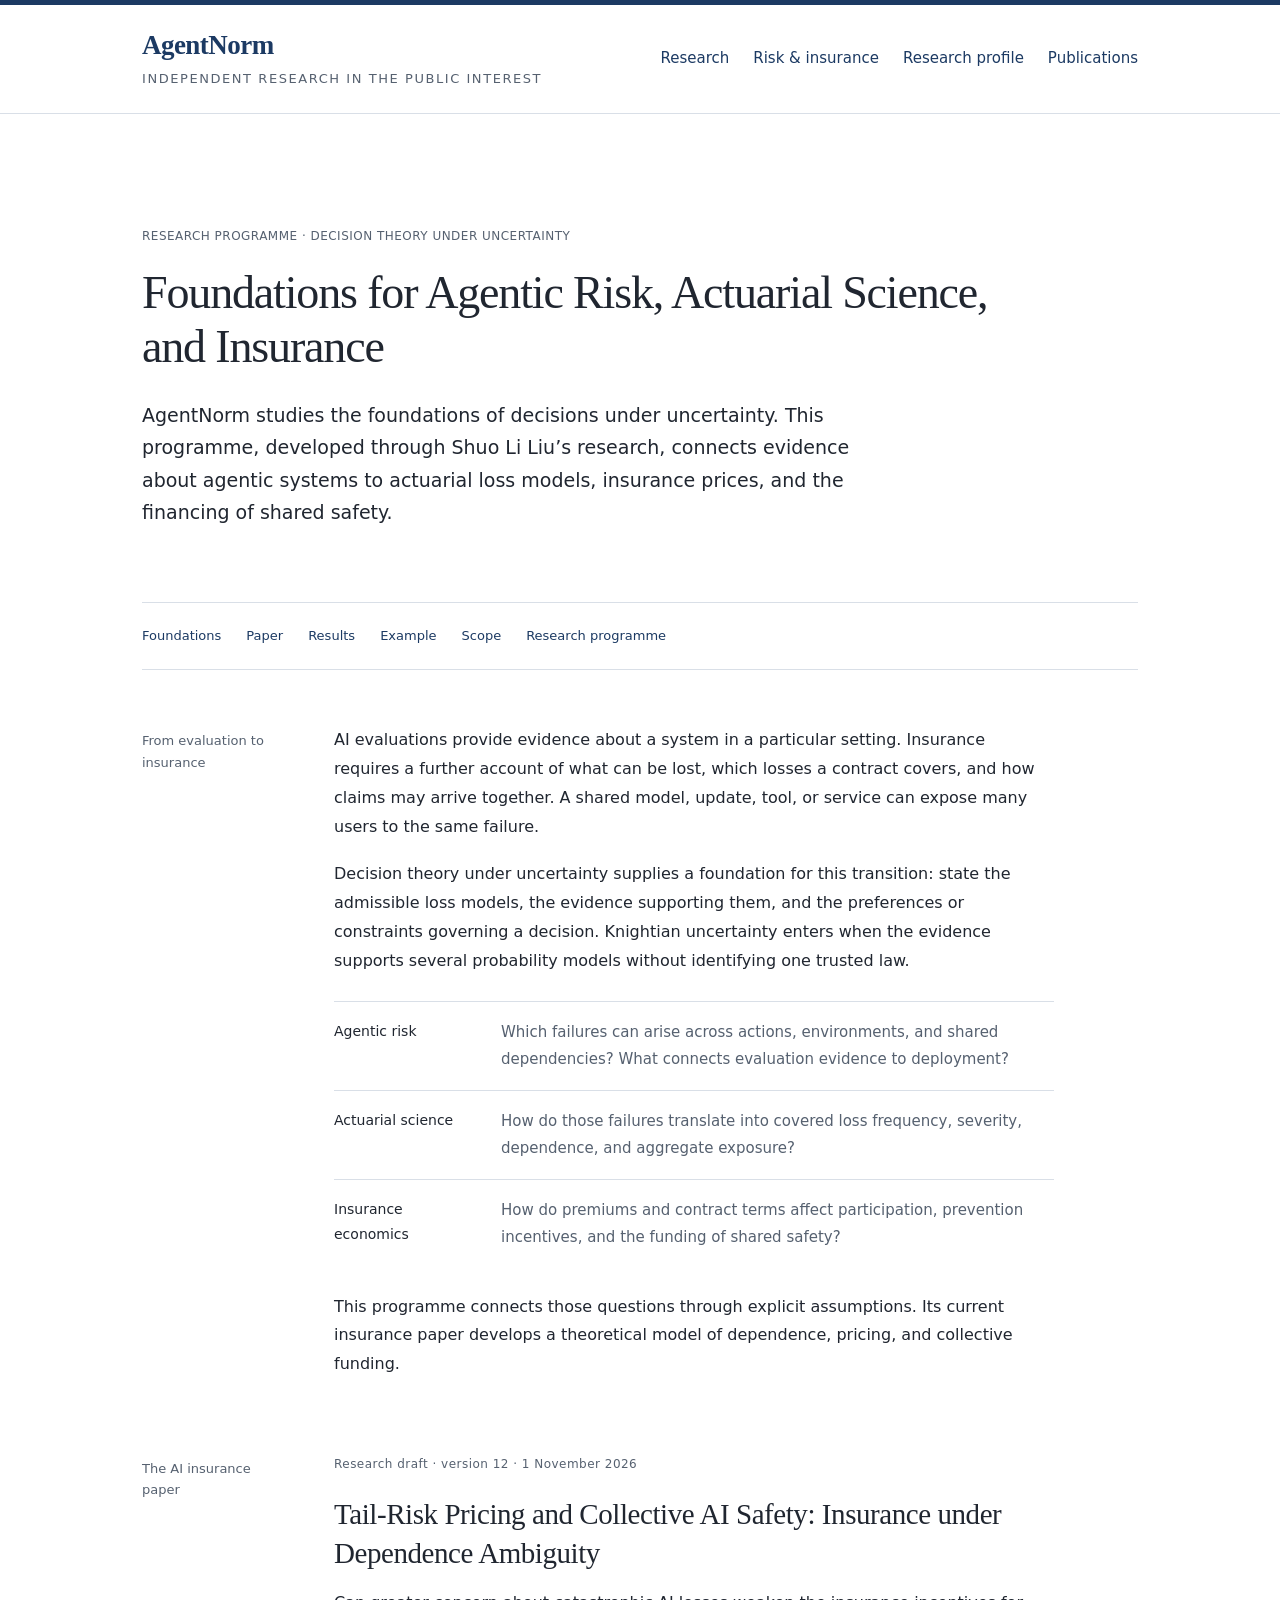
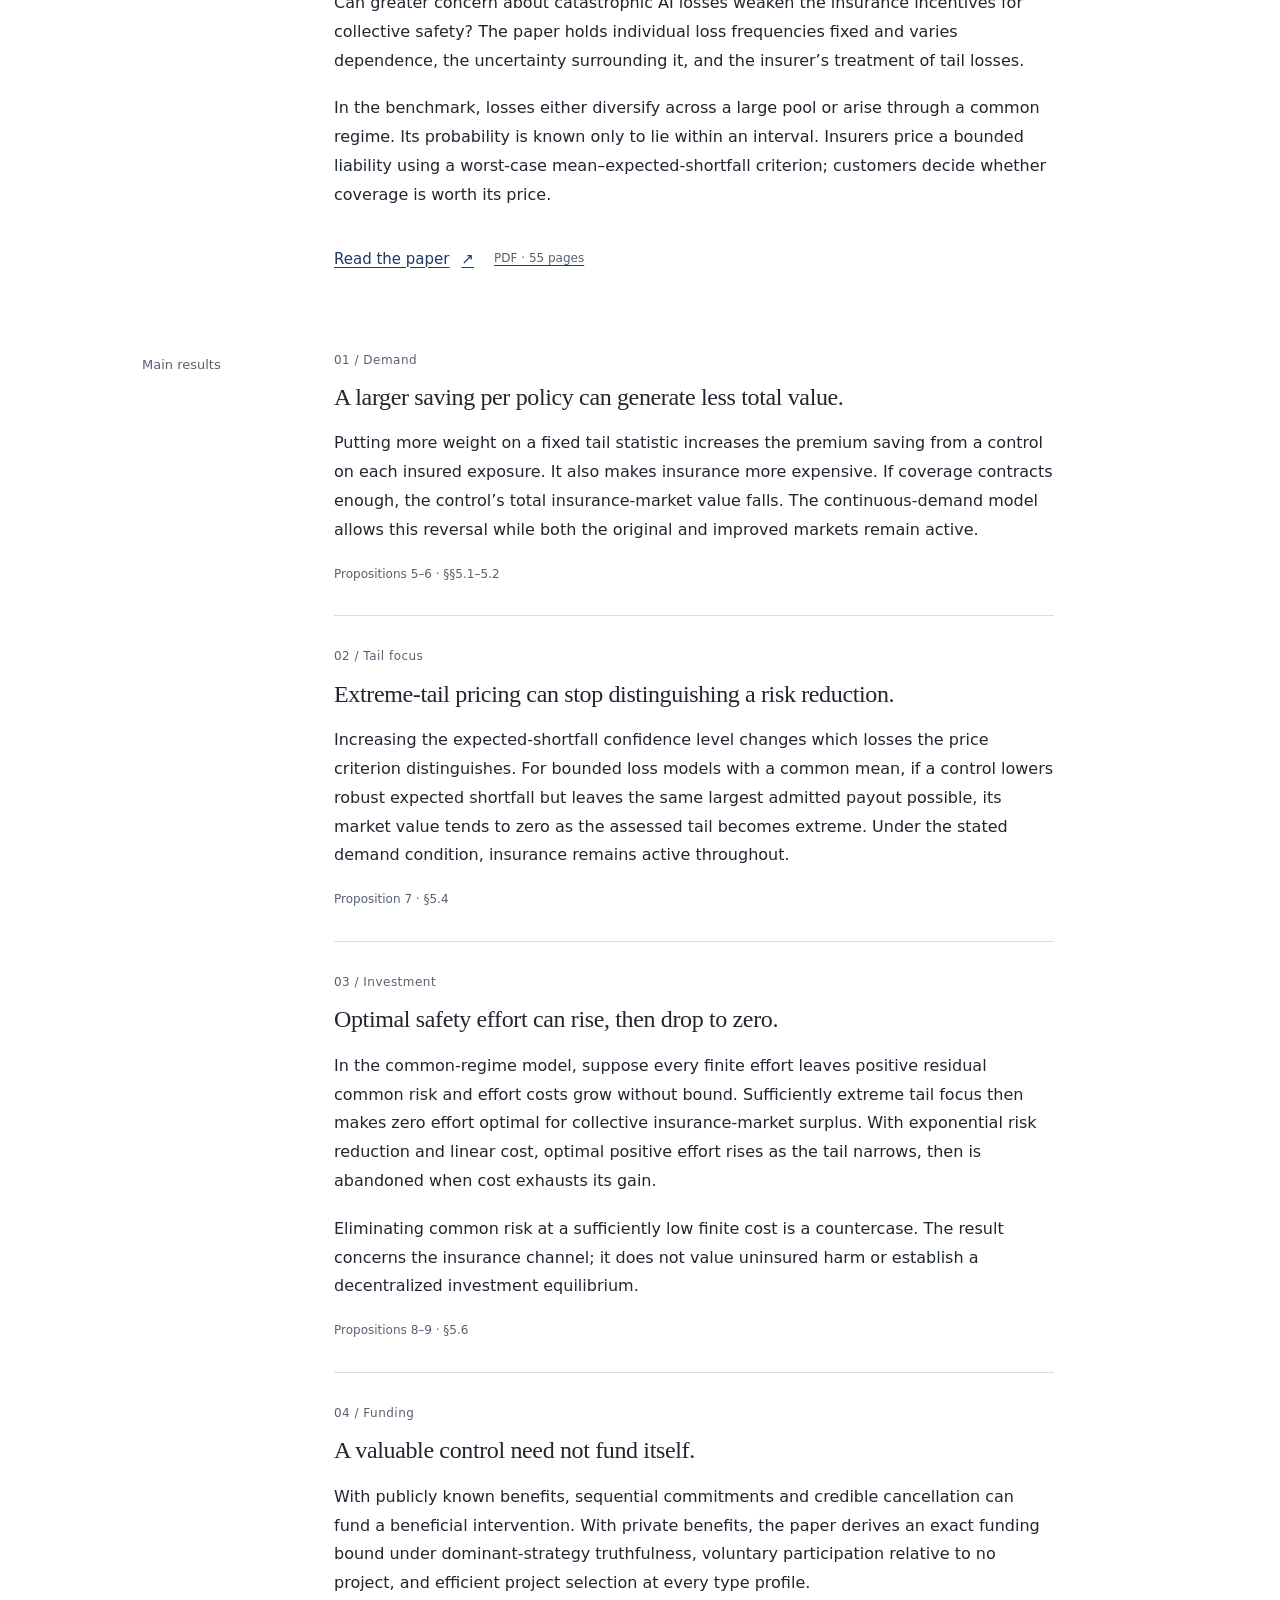
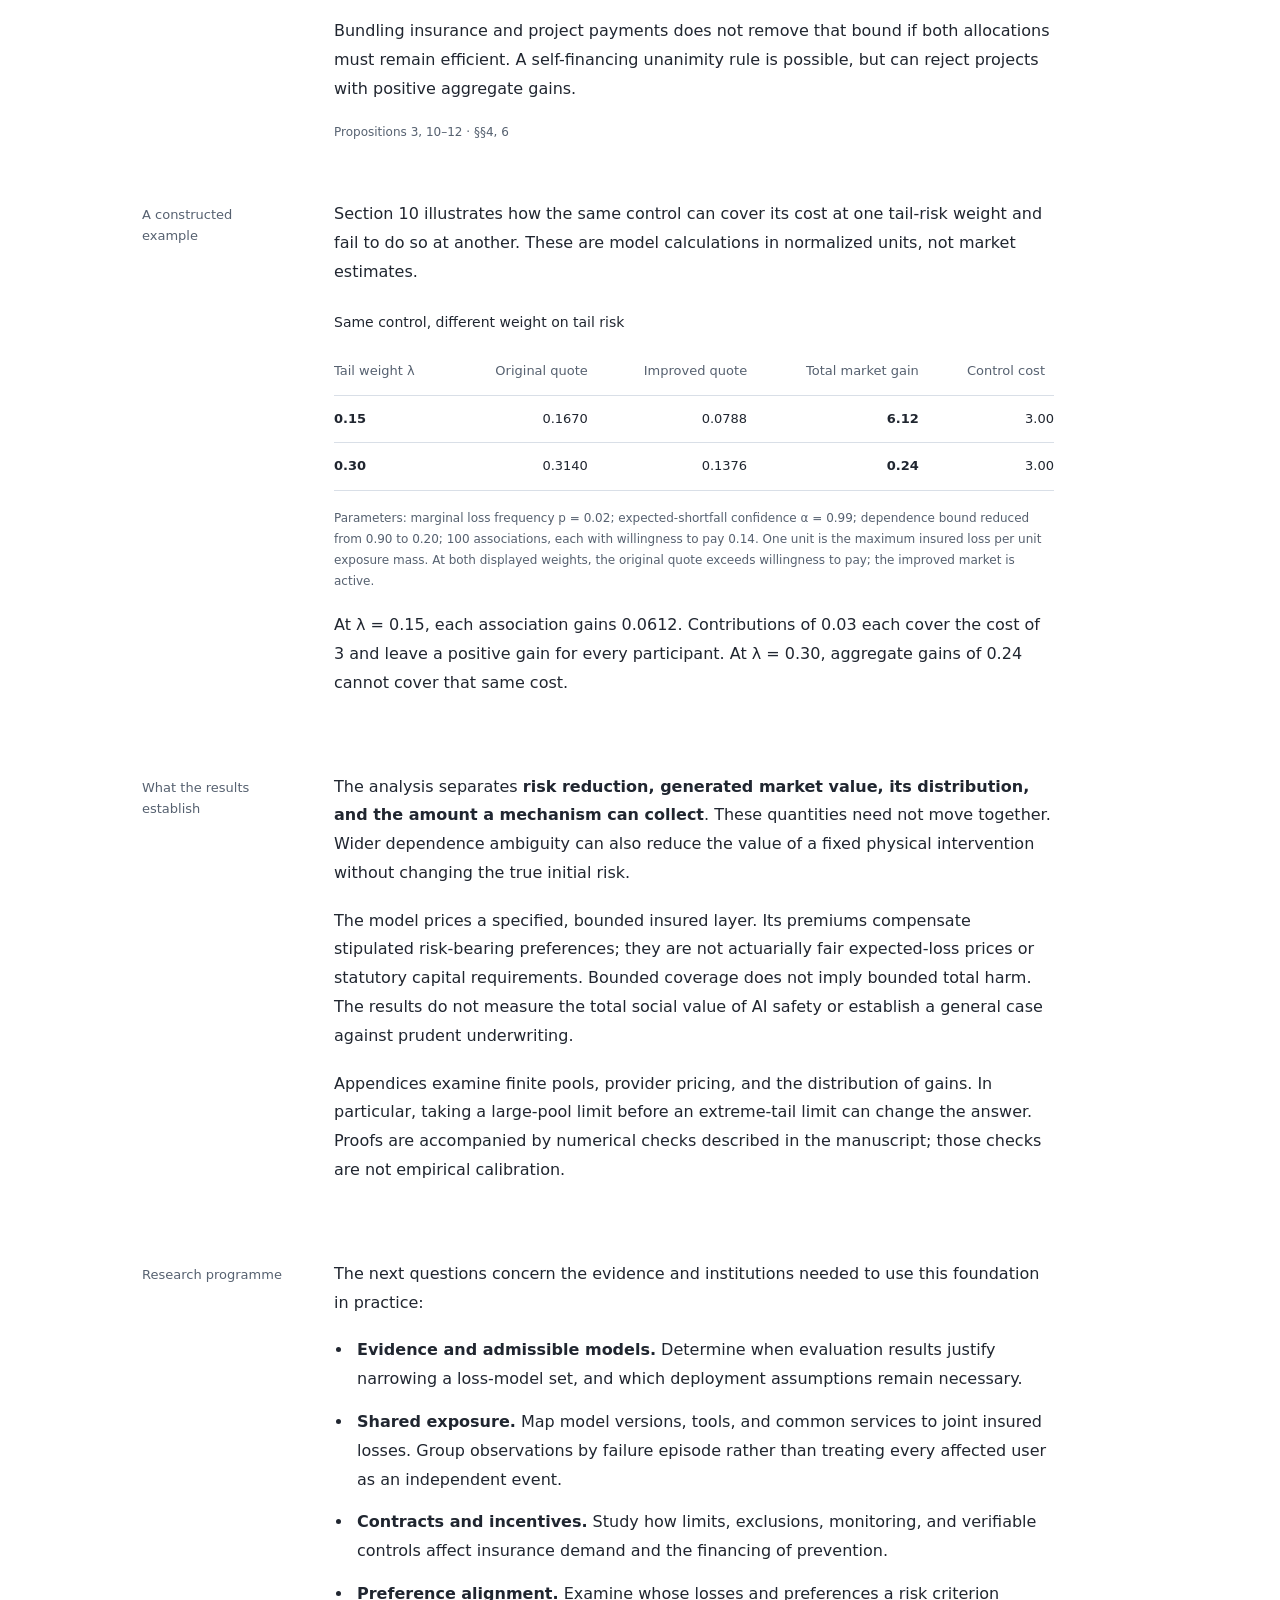
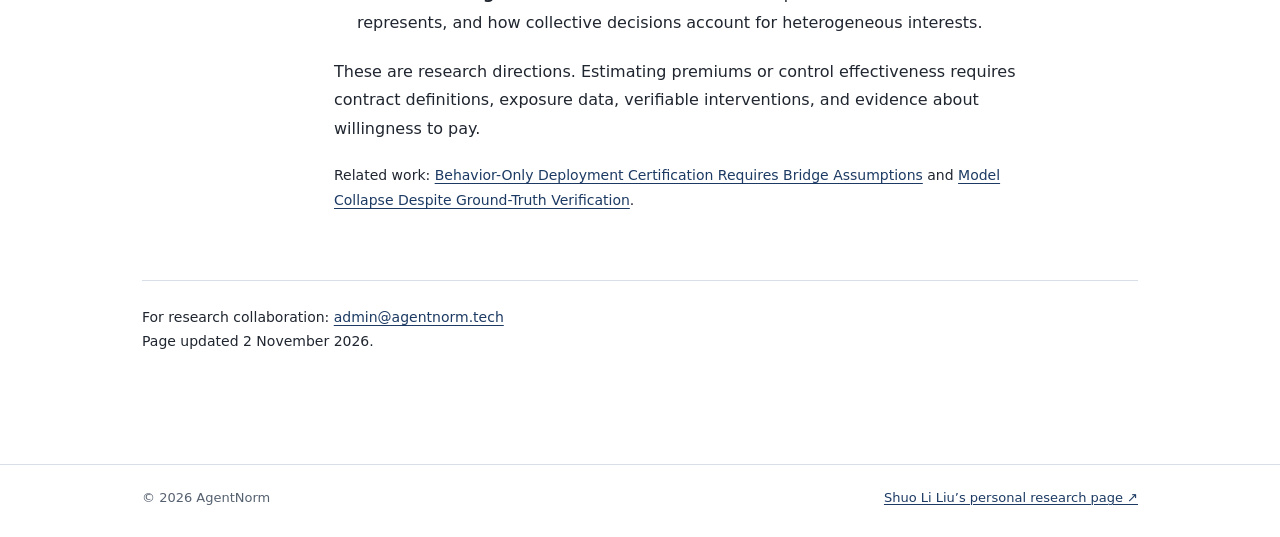
==== agentic-risk-insurance.html @ 7dfb5366 "Add agentic risk and AI insurance research page Introduce the v12 research draft, four conditional t" ====
<!doctype html>
<html lang="en"><head><meta charset="utf-8"><meta name="viewport" content="width=device-width, initial-scale=1">
<title>Foundations for Agentic Risk, Actuarial Science, and Insurance | AgentNorm</title><meta name="description" content="Decision theory under uncertainty connects AI evaluation, actuarial loss modeling, insurance pricing, and collective safety finance. Research and results from the v12 AI insurance draft.">
<link rel="canonical" href="https://agentnorm.tech/agentic-risk-insurance.html"><meta property="og:type" content="article"><meta property="og:title" content="Foundations for Agentic Risk, Actuarial Science, and Insurance"><meta property="og:description" content="Decision theory under uncertainty connects AI evaluation, actuarial loss modeling, insurance pricing, and collective safety finance. Research and results from the v12 AI insurance draft."><meta property="og:url" content="https://agentnorm.tech/agentic-risk-insurance.html">
<style>
:root{color-scheme:light;--ink:#202630;--blue:#1c3a63;--muted:#566170;--line:#d9dfe7;--paper:#fff}
*{box-sizing:border-box}html{scroll-behavior:smooth;scroll-padding-top:2rem}body{margin:0;background:var(--paper);color:var(--ink);font:17px/1.7 system-ui,-apple-system,BlinkMacSystemFont,"Segoe UI",sans-serif}
a{color:var(--blue);text-underline-offset:.18em;text-decoration-thickness:1px}a:hover{text-decoration-thickness:2px}a:focus-visible{outline:2px solid var(--blue);outline-offset:4px}
.wrap{max-width:1080px;margin:auto;padding:0 42px}.skip{position:absolute;left:20px;top:-100px;padding:8px;background:white}.skip:focus{top:8px}
header{border-top:5px solid var(--blue);border-bottom:1px solid var(--line)}.masthead{display:flex;flex-wrap:wrap;align-items:center;justify-content:space-between;gap:2rem;padding-top:24px;padding-bottom:24px}.wordmark{flex-shrink:0;max-width:100%;font:700 27px/1.2 Georgia,"Times New Roman",serif;text-decoration:none;letter-spacing:-.02em}.wordmark small{display:block;font:13px/1.5 system-ui,sans-serif;letter-spacing:.12em;text-transform:uppercase;margin-top:8px;color:var(--muted)}nav{display:flex;gap:24px;flex-wrap:wrap;font-size:15px}nav a{text-decoration:none}nav a:hover{text-decoration:underline}
main.wrap{padding-top:58px;padding-bottom:30px}h1,h2,h3,h4{font-family:Georgia,"Times New Roman",serif;color:var(--ink);font-weight:500}h1{font-size:clamp(30px,4vw,43px);line-height:1.2;letter-spacing:-.025em;max-width:790px;margin:0 0 26px}h2{font-size:28px;line-height:1.3;margin:0}p{margin:0 0 1rem}.intro{max-width:810px;font-size:19px;line-height:1.8}.intro p{margin-bottom:22px}.small-links{display:flex;gap:23px;flex-wrap:wrap;font-size:15px;margin-top:20px}
.section{margin-top:62px;padding-top:26px;border-top:1px solid var(--line)}.section-title{display:flex;align-items:baseline;justify-content:space-between;gap:20px;margin-bottom:28px}.section-note{font-size:14px;color:var(--muted);margin:0}.research-grid{display:grid;grid-template-columns:repeat(3,minmax(0,1fr));gap:34px}.research-grid h3{font-size:22px;line-height:1.35;margin:0 0 10px}.research-grid p{font-size:16px;color:var(--muted)}.research-grid a{font-size:14px}.research-approach,.people-intro{max-width:810px;color:var(--muted);font-size:16px;margin:0 0 28px}
.people-grid{display:grid;grid-template-columns:repeat(2,minmax(0,1fr));gap:32px 48px}.person h3{font-size:25px;line-height:1.3;margin:0 0 4px}.person .role{color:var(--blue);font-size:14px;margin:0 0 12px}.person p{font-size:16px;max-width:430px}.person-links,.paper-links{display:flex;gap:18px;flex-wrap:wrap;font-size:14px}.person-links:empty,.paper-links:empty{display:none}
.publication-group{margin-top:44px}.publication-group h3{font:600 15px/1.5 system-ui,sans-serif;letter-spacing:.07em;text-transform:uppercase;color:var(--blue);margin:0}.papers{list-style:none;margin:0;padding:0}.papers>li{display:grid;grid-template-columns:64px minmax(0,1fr);gap:16px;padding:0 0 26px;margin-bottom:25px;border-bottom:1px solid #e9edf2}.papers>li:last-child{margin-bottom:0}.paper-year{font-size:15px;color:var(--muted);padding-top:2px;font-variant-numeric:tabular-nums}.papers h4{font-size:23px;line-height:1.35;margin:0 0 7px;letter-spacing:-.012em}.authors{font-size:15px;margin:0 0 3px}.venue{font-size:15px;color:var(--muted);margin:0 0 2px}.work-type{font-size:13px;color:var(--muted);margin:0 0 7px}.contact{display:grid;grid-template-columns:1fr 2fr;gap:30px}.legal-record{margin-top:28px;padding:20px 22px;border:1px solid var(--line);border-left:3px solid var(--blue);max-width:810px}.legal-record strong,.acknowledgements strong{display:block;font:600 15px/1.5 system-ui,sans-serif;letter-spacing:.07em;text-transform:uppercase;color:var(--blue);margin-bottom:8px}.legal-record p{margin:0 0 7px;font-size:15px;color:var(--muted)}.legal-record .legal-meta{font-size:13px}.legal-record a,.acknowledgements a{font-size:14px}.acknowledgements{margin-top:18px;padding:20px 22px;background:#f6f8fb;max-width:810px}.acknowledgements p{margin:0 0 10px;font-size:15px;color:var(--muted)}.ack-links{display:flex;gap:18px;flex-wrap:wrap}.contact p{font-size:16px}.contact a{overflow-wrap:anywhere}.contact .small{font-size:14px;color:var(--muted)}footer{border-top:1px solid var(--line);margin-top:35px}.footer-inner{padding-top:22px;padding-bottom:28px;display:flex;justify-content:space-between;gap:20px;font-size:13px;color:var(--muted)}
.works-nav{display:flex;gap:12px 24px;border-top:1px solid var(--line);border-bottom:1px solid var(--line);padding:14px 0;margin:24px 0 0;font-size:14px;line-height:1.5}.works-nav span{color:var(--muted);font-size:12px;margin-left:3px}.group-heading{display:flex;align-items:baseline;justify-content:space-between;gap:20px;margin-bottom:7px}.group-heading>a{font-size:12px;white-space:nowrap;text-decoration:none;color:var(--muted)}.group-note{font-size:14px;color:var(--muted);margin:0 0 25px}.work-summary{max-width:740px;font-size:15px;color:var(--muted);margin:7px 0 12px}.abstract{font-size:14px;margin-top:10px;color:var(--muted);max-width:760px}.abstract summary{cursor:pointer;color:var(--blue);width:fit-content}.abstract p{margin:9px 0 0;line-height:1.7}.related{list-style:none;padding:0;margin:13px 0 0;font-size:13px;line-height:1.6;color:var(--muted)}.related li+li{margin-top:4px}.related span{color:var(--ink)}.series{padding-left:19px;margin:12px 0 0;font-size:15px}.series li{padding-left:3px;margin-top:7px}.series span{color:var(--muted)}
.research-label{font-size:13px;text-transform:uppercase;letter-spacing:.1em;color:var(--blue);margin-bottom:15px}.mathematical-work{display:grid;grid-template-columns:repeat(2,minmax(0,1fr));gap:30px 40px}.mathematical-work article{border-left:2px solid var(--line);padding-left:23px}.mathematical-work h3{font-size:23px;line-height:1.35;margin:0 0 10px}.mathematical-work p{font-size:16px;color:var(--muted)}.mathematical-work .math-method{font-size:12px;text-transform:uppercase;letter-spacing:.08em;color:var(--blue);margin-bottom:9px}.mathematical-work .math-venue{font-size:13px}.mathematical-work a{font-size:14px}
@media(max-width:700px){.mathematical-work{grid-template-columns:1fr;gap:25px}.mathematical-work article{padding-left:16px}.wrap{padding-left:23px;padding-right:23px}.masthead{align-items:flex-start;flex-direction:column;gap:20px}nav{gap:18px}main.wrap{padding-top:36px}.intro{font-size:17px}.research-grid,.people-grid,.contact{grid-template-columns:1fr}.research-grid{gap:18px}.section{margin-top:42px}.section-title{display:block}.section-note{margin-top:8px}.papers>li{grid-template-columns:42px minmax(0,1fr);gap:10px}.papers h4{font-size:21px}.paper-year{font-size:13px;overflow-wrap:anywhere}.group-heading{align-items:flex-start}.group-heading h3{max-width:75%}.works-nav{display:grid;grid-template-columns:1fr;gap:10px}.footer-inner{flex-direction:column;gap:5px}}
@media(prefers-reduced-motion:reduce){html{scroll-behavior:auto}}@media print{header{border-top:0}nav,.small-links{display:none}.wrap{max-width:none;padding:0}body{font-size:11pt}.section{margin-top:24px;break-inside:avoid}.papers>li,.person{break-inside:avoid}a{color:inherit}footer{margin-top:20px}}
</style><link rel="stylesheet" href="agentic-risk.css?v=20261102"><script type="application/ld+json">{"@context": "https://schema.org", "@type": "WebPage", "name": "Foundations for Agentic Risk, Actuarial Science, and Insurance", "url": "https://agentnorm.tech/agentic-risk-insurance.html", "description": "Decision theory under uncertainty connects AI evaluation, actuarial loss modeling, insurance pricing, and collective safety finance. Research and results from the v12 AI insurance draft.", "dateModified": "2026-11-02", "citation": {"@type": "CreativeWork", "name": "Tail-Risk Pricing and Collective AI Safety: Insurance under Dependence Ambiguity", "url": "https://agentnorm.tech/tail-risk-pricing-ai-insurance-v12.pdf", "version": "12", "dateCreated": "2026-11-01", "genre": "Research draft"}}</script></head>
<body class="risk-page risk-agentnorm"><a class="skip" href="#main">Skip to content</a><header><div class="wrap masthead risk-header"><a class="wordmark" href="index.html">AgentNorm<small>Independent research in the public interest</small></a><nav aria-label="Main navigation"><a href="index.html#research">Research</a><a href="agentic-risk-insurance.html" aria-current="page">Risk &amp; insurance</a><a href="shuo-li-liu.html">Research profile</a><a href="index.html#works">Publications</a></nav></div></header>
<main id="main" class="wrap risk-main"><div class="risk-hero"><p class="risk-kicker">RESEARCH PROGRAMME · DECISION THEORY UNDER UNCERTAINTY</p><h1>Foundations for Agentic Risk, Actuarial Science, and Insurance</h1><p class="risk-deck">AgentNorm studies the foundations of decisions under uncertainty. This programme, developed through Shuo Li Liu’s research, connects evidence about agentic systems to actuarial loss models, insurance prices, and the financing of shared safety.</p></div>
<nav class="risk-toc" aria-label="On this page"><a href="#foundations">Foundations</a><a href="#paper">Paper</a><a href="#results">Results</a><a href="#illustration">Example</a><a href="#scope">Scope</a><a href="#agenda">Research programme</a></nav>

<section class="risk-section" id="foundations" aria-labelledby="foundations-title">
  <h2 id="foundations-title">From evaluation to insurance</h2>
  <div class="risk-prose">
    <p>AI evaluations provide evidence about a system in a particular setting. Insurance requires a further account of what can be lost, which losses a contract covers, and how claims may arrive together. A shared model, update, tool, or service can expose many users to the same failure.</p>
    <p>Decision theory under uncertainty supplies a foundation for this transition: state the admissible loss models, the evidence supporting them, and the preferences or constraints governing a decision. Knightian uncertainty enters when the evidence supports several probability models without identifying one trusted law.</p>
    <dl class="risk-foundations">
      <div><dt>Agentic risk</dt><dd>Which failures can arise across actions, environments, and shared dependencies? What connects evaluation evidence to deployment?</dd></div>
      <div><dt>Actuarial science</dt><dd>How do those failures translate into covered loss frequency, severity, dependence, and aggregate exposure?</dd></div>
      <div><dt>Insurance economics</dt><dd>How do premiums and contract terms affect participation, prevention incentives, and the funding of shared safety?</dd></div>
    </dl>
    <p>This programme connects those questions through explicit assumptions. Its current insurance paper develops a theoretical model of dependence, pricing, and collective funding.</p>
  </div>
</section>

<section class="risk-section" id="paper" aria-labelledby="paper-title">
  <h2 id="paper-title">The AI insurance paper</h2>
  <div class="risk-prose">
    <p class="risk-status">Research draft · version 12 · 1 November 2026</p>
    <h3 class="risk-paper-title">Tail-Risk Pricing and Collective AI Safety: Insurance under Dependence Ambiguity</h3>
    <p>Can greater concern about catastrophic AI losses weaken the insurance incentives for collective safety? The paper holds individual loss frequencies fixed and varies dependence, the uncertainty surrounding it, and the insurer’s treatment of tail losses.</p>
    <p>In the benchmark, losses either diversify across a large pool or arise through a common regime. Its probability is known only to lie within an interval. Insurers price a bounded liability using a worst-case mean–expected-shortfall criterion; customers decide whether coverage is worth its price.</p>
    <a class="risk-download" href="tail-risk-pricing-ai-insurance-v12.pdf">Read the paper <span aria-hidden="true">↗</span><span class="risk-file">PDF · 55 pages</span></a>
  </div>
</section>

<section class="risk-section" id="results" aria-labelledby="results-title">
  <h2 id="results-title">Main results</h2>
  <div class="risk-prose risk-results">
    <article>
      <p class="risk-result-number">01 / Demand</p>
      <h3>A larger saving per policy can generate less total value.</h3>
      <p>Putting more weight on a fixed tail statistic increases the premium saving from a control on each insured exposure. It also makes insurance more expensive. If coverage contracts enough, the control’s total insurance-market value falls. The continuous-demand model allows this reversal while both the original and improved markets remain active.</p>
      <p class="risk-source">Propositions 5–6 · §§5.1–5.2</p>
    </article>
    <article>
      <p class="risk-result-number">02 / Tail focus</p>
      <h3>Extreme-tail pricing can stop distinguishing a risk reduction.</h3>
      <p>Increasing the expected-shortfall confidence level changes which losses the price criterion distinguishes. For bounded loss models with a common mean, if a control lowers robust expected shortfall but leaves the same largest admitted payout possible, its market value tends to zero as the assessed tail becomes extreme. Under the stated demand condition, insurance remains active throughout.</p>
      <p class="risk-source">Proposition 7 · §5.4</p>
    </article>
    <article>
      <p class="risk-result-number">03 / Investment</p>
      <h3>Optimal safety effort can rise, then drop to zero.</h3>
      <p>In the common-regime model, suppose every finite effort leaves positive residual common risk and effort costs grow without bound. Sufficiently extreme tail focus then makes zero effort optimal for collective insurance-market surplus. With exponential risk reduction and linear cost, optimal positive effort rises as the tail narrows, then is abandoned when cost exhausts its gain.</p>
      <p>Eliminating common risk at a sufficiently low finite cost is a countercase. The result concerns the insurance channel; it does not value uninsured harm or establish a decentralized investment equilibrium.</p>
      <p class="risk-source">Propositions 8–9 · §5.6</p>
    </article>
    <article>
      <p class="risk-result-number">04 / Funding</p>
      <h3>A valuable control need not fund itself.</h3>
      <p>With publicly known benefits, sequential commitments and credible cancellation can fund a beneficial intervention. With private benefits, the paper derives an exact funding bound under dominant-strategy truthfulness, voluntary participation relative to no project, and efficient project selection at every type profile.</p>
      <p>Bundling insurance and project payments does not remove that bound if both allocations must remain efficient. A self-financing unanimity rule is possible, but can reject projects with positive aggregate gains.</p>
      <p class="risk-source">Propositions 3, 10–12 · §§4, 6</p>
    </article>
  </div>
</section>

<section class="risk-section" id="illustration" aria-labelledby="illustration-title">
  <h2 id="illustration-title">A constructed example</h2>
  <div class="risk-prose">
    <p>Section 10 illustrates how the same control can cover its cost at one tail-risk weight and fail to do so at another. These are model calculations in normalized units, not market estimates.</p>
    <div class="risk-table-scroll" tabindex="0" role="region" aria-label="Illustrative insurance prices and collective gains">
      <table>
        <caption>Same control, different weight on tail risk</caption>
        <thead><tr><th scope="col">Tail weight λ</th><th scope="col">Original quote</th><th scope="col">Improved quote</th><th scope="col">Total market gain</th><th scope="col">Control cost</th></tr></thead>
        <tbody><tr><th scope="row">0.15</th><td>0.1670</td><td>0.0788</td><td><strong>6.12</strong></td><td>3.00</td></tr>
        <tr><th scope="row">0.30</th><td>0.3140</td><td>0.1376</td><td><strong>0.24</strong></td><td>3.00</td></tr></tbody>
      </table>
    </div>
    <p class="risk-note">Parameters: marginal loss frequency p = 0.02; expected-shortfall confidence α = 0.99; dependence bound reduced from 0.90 to 0.20; 100 associations, each with willingness to pay 0.14. One unit is the maximum insured loss per unit exposure mass. At both displayed weights, the original quote exceeds willingness to pay; the improved market is active.</p>
    <p>At λ = 0.15, each association gains 0.0612. Contributions of 0.03 each cover the cost of 3 and leave a positive gain for every participant. At λ = 0.30, aggregate gains of 0.24 cannot cover that same cost.</p>
  </div>
</section>

<section class="risk-section" id="scope" aria-labelledby="scope-title">
  <h2 id="scope-title">What the results establish</h2>
  <div class="risk-prose">
    <p>The analysis separates <strong>risk reduction, generated market value, its distribution, and the amount a mechanism can collect</strong>. These quantities need not move together. Wider dependence ambiguity can also reduce the value of a fixed physical intervention without changing the true initial risk.</p>
    <p>The model prices a specified, bounded insured layer. Its premiums compensate stipulated risk-bearing preferences; they are not actuarially fair expected-loss prices or statutory capital requirements. Bounded coverage does not imply bounded total harm. The results do not measure the total social value of AI safety or establish a general case against prudent underwriting.</p>
    <p>Appendices examine finite pools, provider pricing, and the distribution of gains. In particular, taking a large-pool limit before an extreme-tail limit can change the answer. Proofs are accompanied by numerical checks described in the manuscript; those checks are not empirical calibration.</p>
  </div>
</section>

<section class="risk-section" id="agenda" aria-labelledby="agenda-title">
  <h2 id="agenda-title">Research programme</h2>
  <div class="risk-prose">
    <p>The next questions concern the evidence and institutions needed to use this foundation in practice:</p>
    <ul class="risk-agenda">
      <li><strong>Evidence and admissible models.</strong> Determine when evaluation results justify narrowing a loss-model set, and which deployment assumptions remain necessary.</li>
      <li><strong>Shared exposure.</strong> Map model versions, tools, and common services to joint insured losses. Group observations by failure episode rather than treating every affected user as an independent event.</li>
      <li><strong>Contracts and incentives.</strong> Study how limits, exclusions, monitoring, and verifiable controls affect insurance demand and the financing of prevention.</li>
      <li><strong>Preference alignment.</strong> Examine whose losses and preferences a risk criterion represents, and how collective decisions account for heterogeneous interests.</li>
    </ul>
    <p>These are research directions. Estimating premiums or control effectiveness requires contract definitions, exposure data, verifiable interventions, and evidence about willingness to pay.</p>
    <p class="risk-related">Related work: <a href="https://openreview.net/forum?id=L89pUs9uQP">Behavior-Only Deployment Certification Requires Bridge Assumptions</a> and <a href="https://openreview.net/forum?id=ydSgbL5xvC">Model Collapse Despite Ground-Truth Verification</a>.</p>
  </div>
</section>
<div class="risk-contact">For research collaboration: <a href="mailto:admin@agentnorm.tech">admin@agentnorm.tech</a><p>Page updated 2 November 2026.</p></div></main><footer class="risk-footer"><div class="wrap footer-inner"><span>© 2026 AgentNorm</span><a href="https://sl6928.mycpanel.princeton.edu/agentic-risk-insurance.html">Shuo Li Liu’s personal research page ↗</a></div></footer></body></html>
---- agentic-risk.css ----
/* Research article: retains each host site's typography and palette. */
.risk-page{--risk-accent:var(--accent,var(--blue,#1c3a63));--risk-muted:var(--muted,#566170);--risk-line:var(--line,#deded6)}
.site-header nav,.risk-header nav{flex-wrap:wrap}.risk-main{padding-bottom:40px}.risk-hero{padding:54px 0 58px;max-width:850px}.risk-kicker,.risk-status,.risk-result-number{font-size:12px;letter-spacing:.04em;color:var(--risk-muted)}.risk-kicker{margin-bottom:20px}.risk-hero h1{font-size:clamp(30px,4.4vw,46px);line-height:1.16;letter-spacing:-.025em;margin:0 0 26px;font-weight:400;max-width:850px}.risk-deck{max-width:720px;font-size:19px;line-height:1.7}.risk-toc{display:flex;gap:12px 25px;flex-wrap:wrap;padding:22px 0;border-top:1px solid var(--line);border-bottom:1px solid var(--line);font-size:13px}.risk-toc a{text-decoration:none}.risk-section{display:grid;grid-template-columns:152px minmax(0,1fr);gap:40px;padding-top:56px;scroll-margin-top:24px}.risk-section>h2{font:400 13px/1.65 system-ui,sans-serif;color:var(--risk-muted);margin:4px 0 0;max-width:145px}.risk-prose{max-width:720px;font-size:16px;line-height:1.8;min-width:0}.risk-prose p{margin:0 0 19px}.risk-prose h3{font-size:24px;line-height:1.35;margin:10px 0 16px;font-weight:400;letter-spacing:-.015em}.risk-prose .risk-paper-title{font-size:29px}.risk-foundations{margin:25px 0}.risk-foundations>div{display:grid;grid-template-columns:145px minmax(0,1fr);gap:22px;padding:17px 0;border-top:1px solid var(--line)}.risk-foundations dt{font-size:14px;font-weight:500}.risk-foundations dd{margin:0;font-size:15px;color:var(--risk-muted)}.risk-download{display:inline-flex;align-items:center;gap:12px;flex-wrap:wrap;margin:4px 0 8px;padding:13px 0;font-size:15px}.risk-file{color:var(--risk-muted);font-size:12px;margin-left:8px}.risk-results article+article{border-top:1px solid var(--line);padding-top:30px;margin-top:30px}.risk-results .risk-result-number{margin-bottom:9px}.risk-prose .risk-source{font-size:12px;color:var(--risk-muted);margin-bottom:0}.risk-table-scroll{overflow-x:auto;margin:25px 0 17px}.risk-table-scroll:focus-visible{outline:2px solid var(--risk-accent);outline-offset:3px}.risk-prose table{width:100%;border-collapse:collapse;font-size:13px;line-height:1.6;font-variant-numeric:tabular-nums}.risk-prose caption{text-align:left;font-size:14px;margin-bottom:14px}.risk-prose th,.risk-prose td{text-align:right;border-bottom:1px solid var(--line);padding:13px 9px;vertical-align:top}.risk-prose thead th{font-weight:500;color:var(--risk-muted);min-width:85px}.risk-prose th:first-child{text-align:left;padding-left:0}.risk-prose td:last-child{padding-right:0}.risk-prose .risk-note{font-size:12px;color:var(--risk-muted);line-height:1.75}.risk-agenda{margin:0 0 20px;padding-left:19px}.risk-agenda li{margin-bottom:14px;padding-left:4px}.risk-related{font-size:14px}.risk-footer{margin-top:64px}.risk-contact{margin-top:48px;padding-top:25px;border-top:1px solid var(--line);font-size:14px}.risk-personal .risk-hero{padding-top:50px}.risk-interest-line{font-size:17px;line-height:1.7;max-width:650px;margin-bottom:20px;text-wrap:pretty}.risk-home-link{display:inline-block;margin-top:20px;font-size:14px}.risk-profile-interests{font-size:15px;margin:15px 0 22px;max-width:760px}
@media(max-width:700px){.risk-header{align-items:flex-start;flex-direction:column;gap:17px}.risk-header nav{gap:14px 20px}.risk-hero,.risk-personal .risk-hero{padding:30px 0 36px}.risk-hero h1{font-size:33px}.risk-deck{font-size:17px}.risk-section{display:block;padding-top:40px}.risk-section>h2{max-width:none;margin:0 0 20px}.risk-prose{font-size:15px}.risk-prose h3{font-size:23px}.risk-prose .risk-paper-title{font-size:26px}.risk-foundations>div{grid-template-columns:1fr;gap:7px}.risk-toc{gap:10px 19px}.risk-footer{margin-top:40px}.risk-interest-line{font-size:16px}.risk-prose table{font-size:12px}}
@media print{.risk-toc,.risk-header nav{display:none}.risk-section{padding-top:24px}.risk-results article{break-inside:avoid}.risk-prose table{font-size:11px}.risk-hero{padding:20px 0}.risk-hero h1{font-size:30px}}
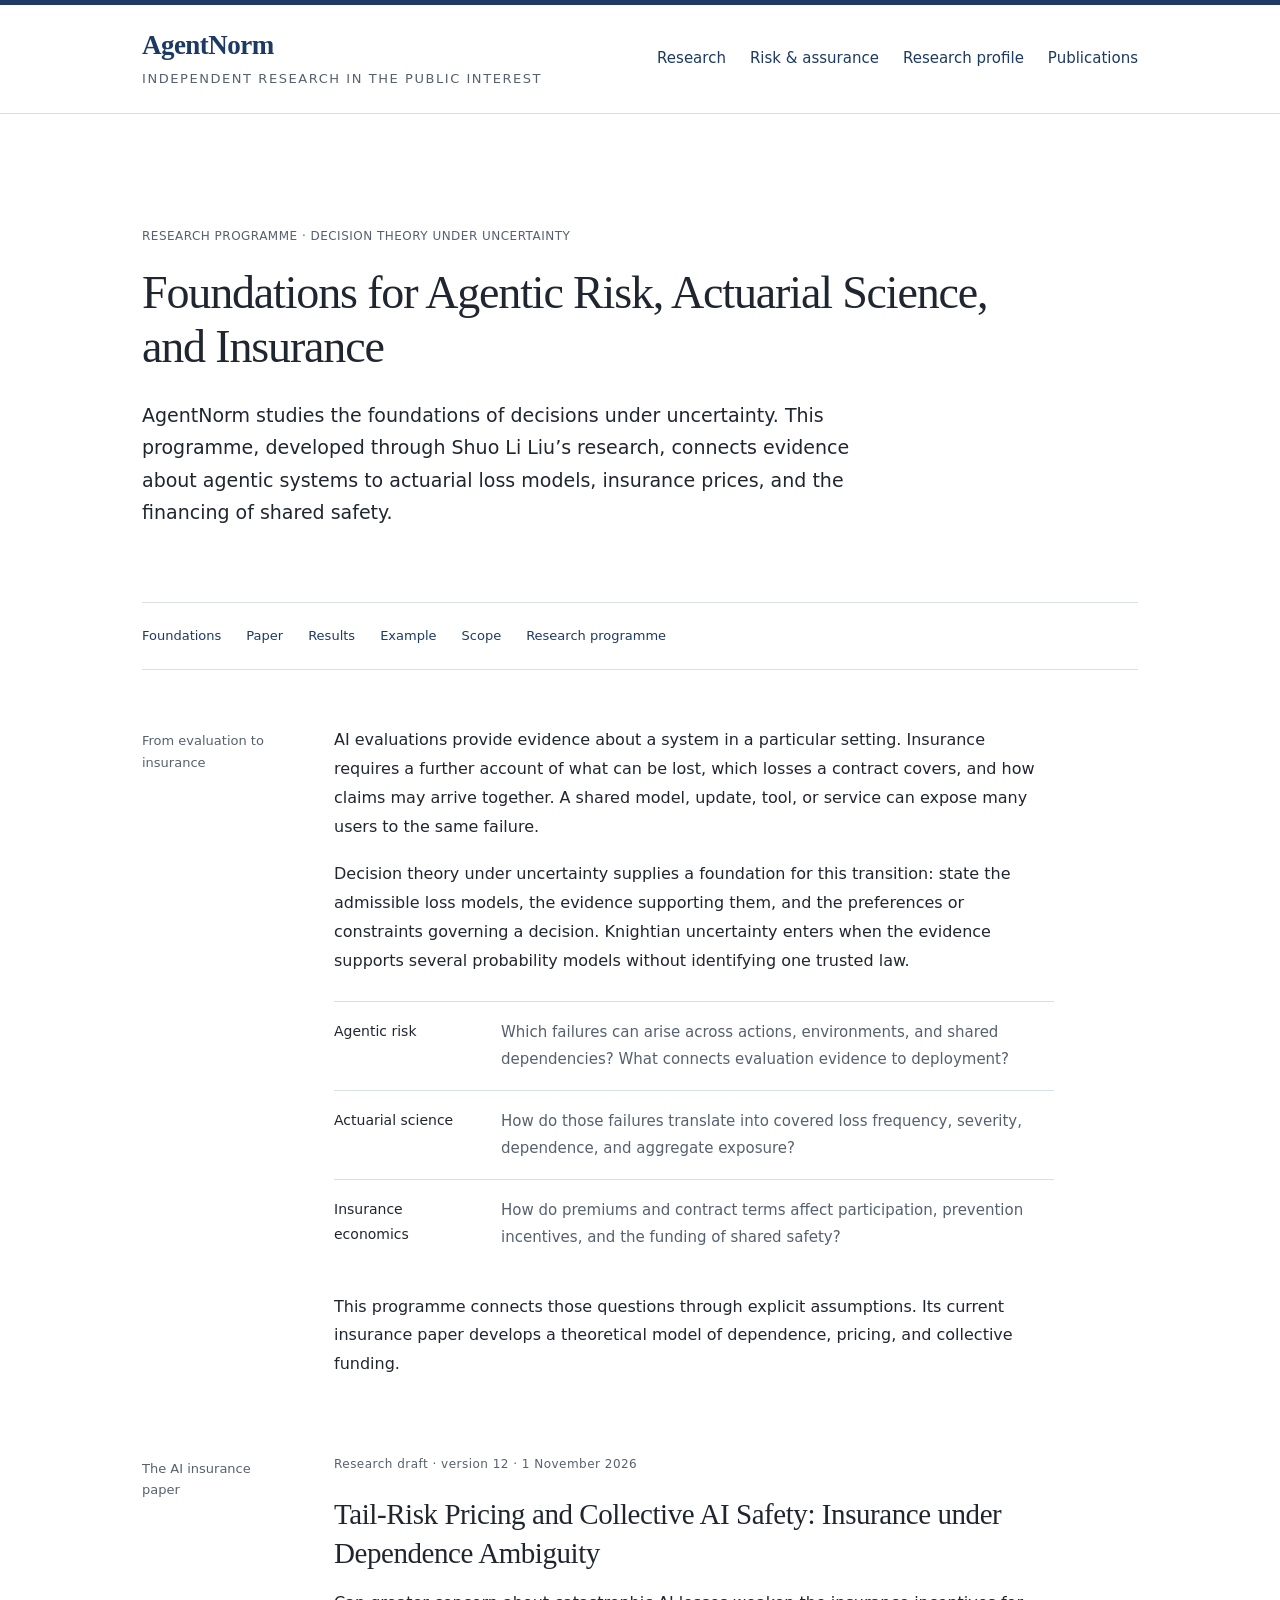
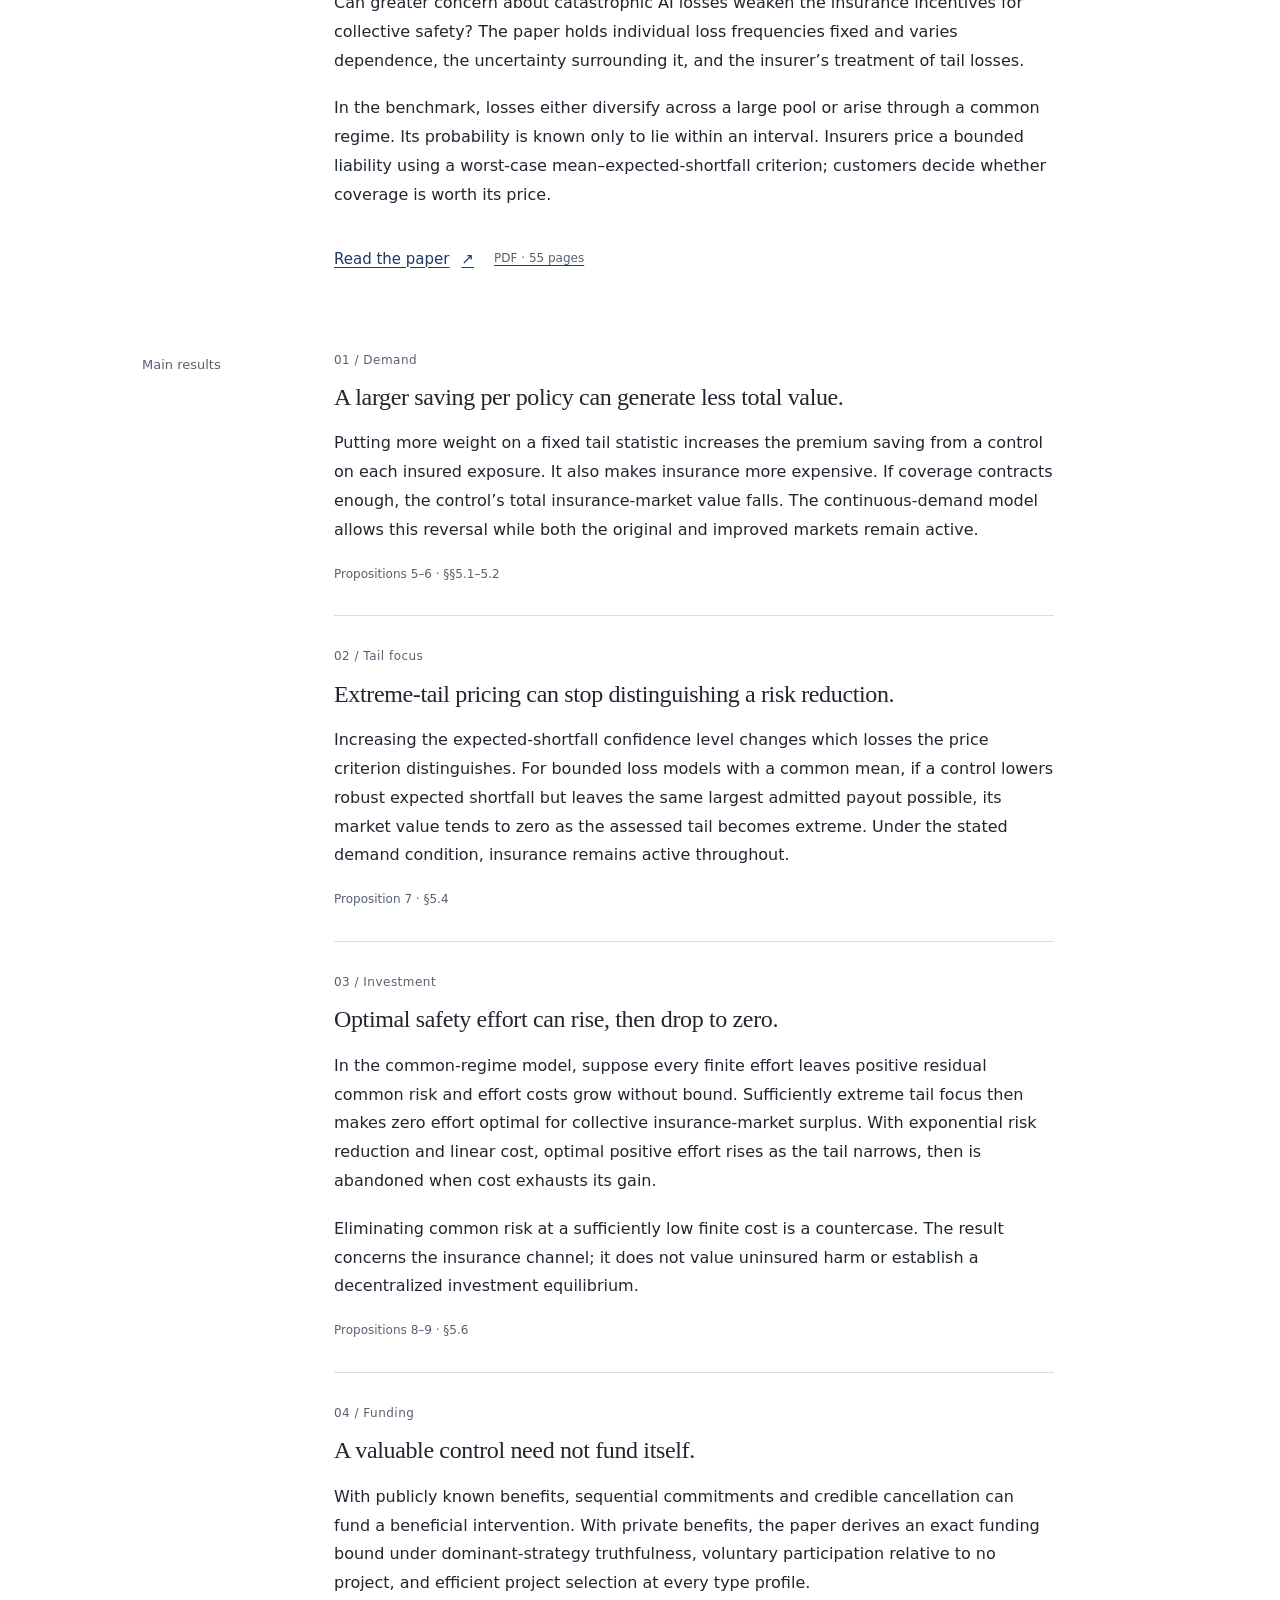
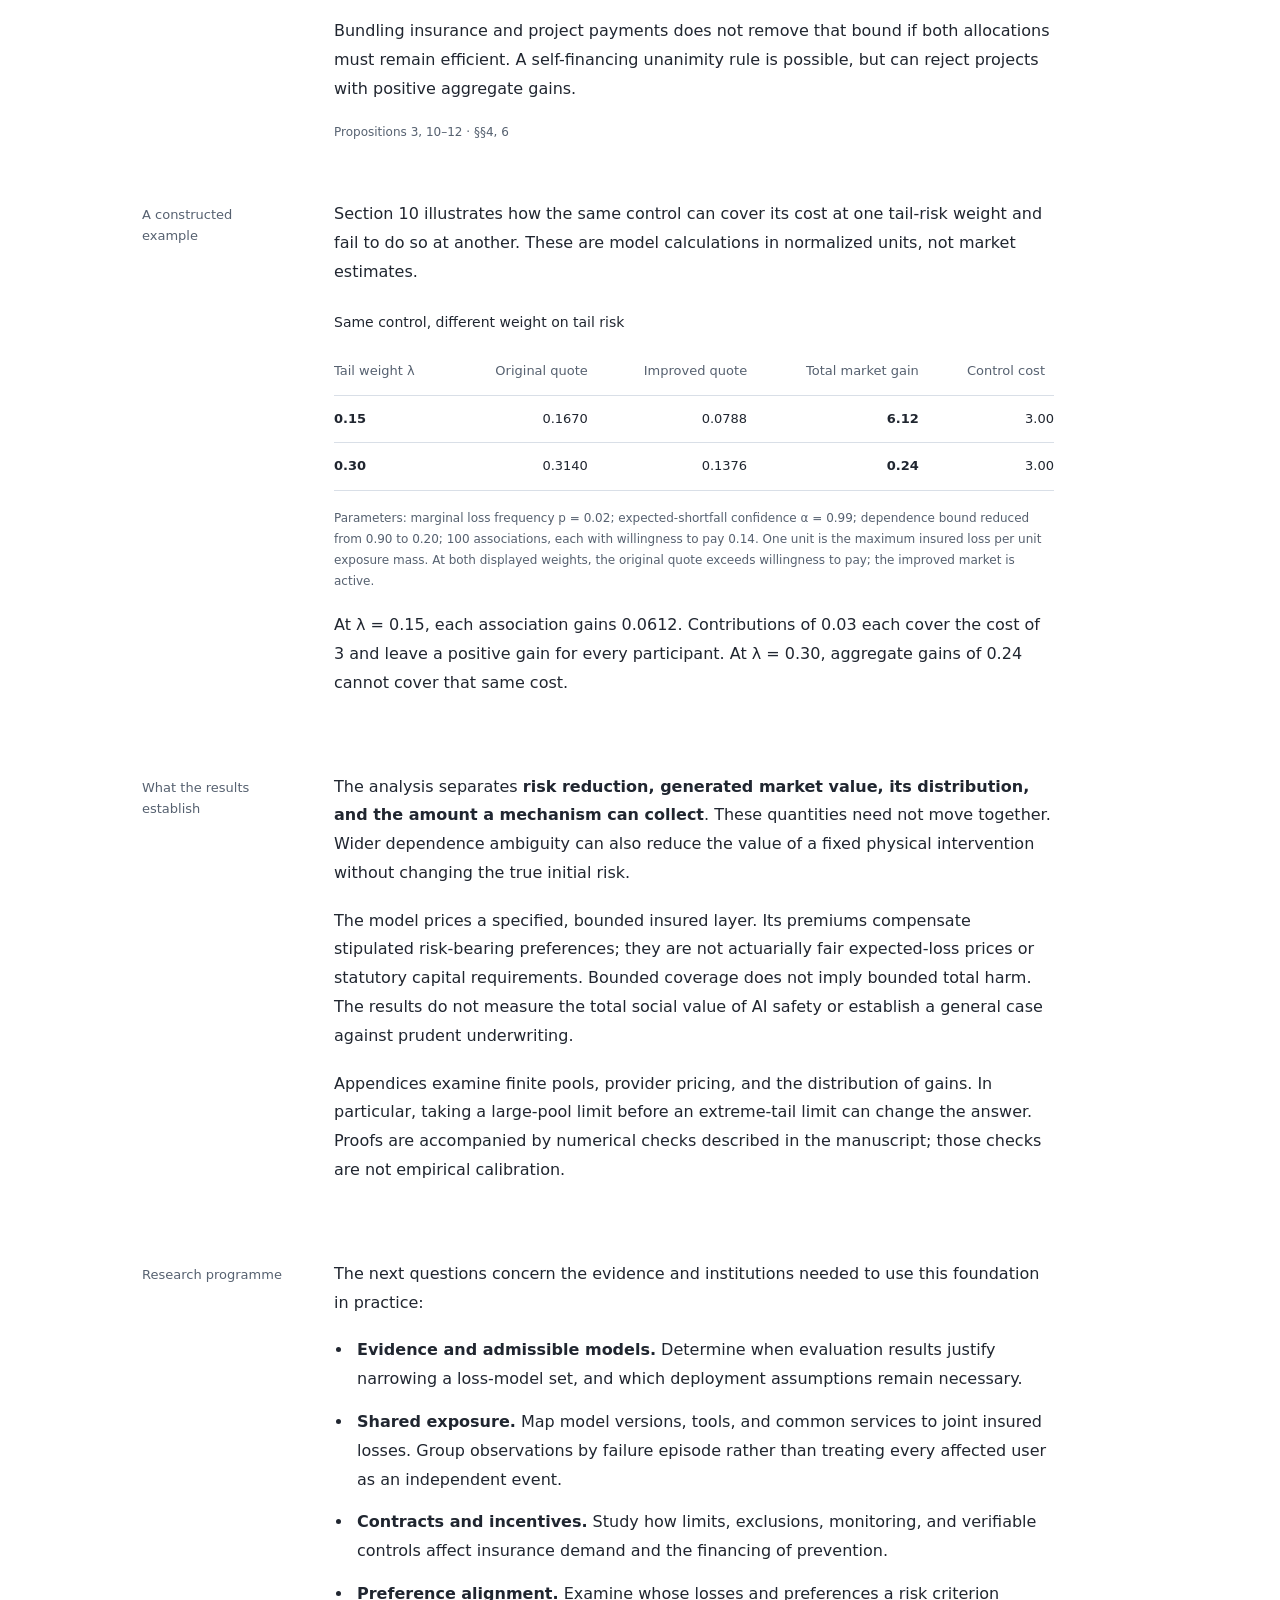
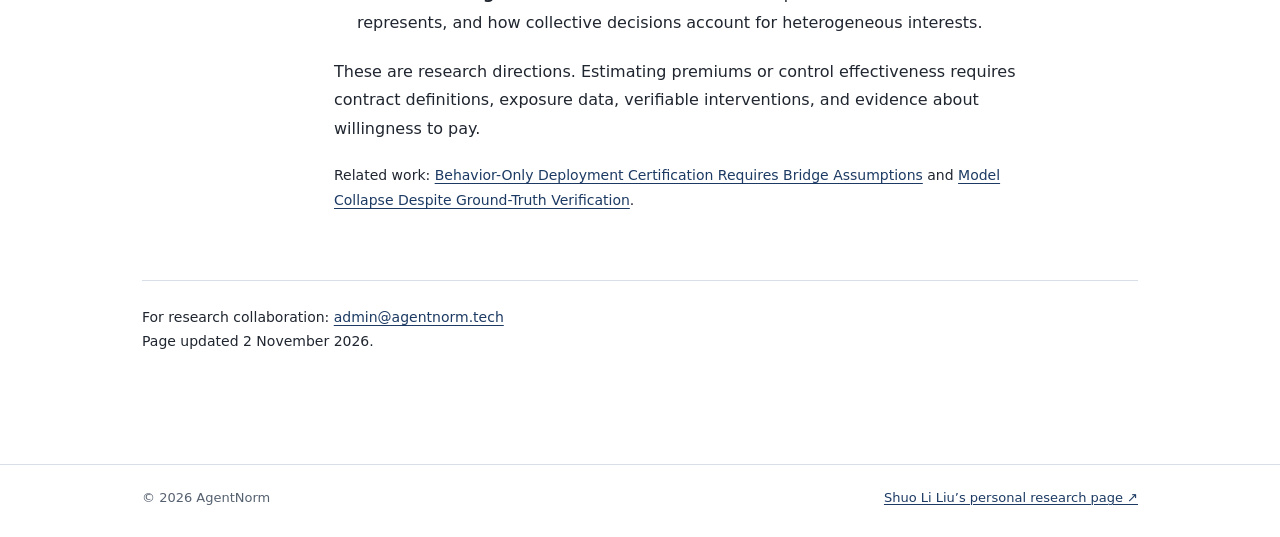
==== commit 318d1ce8: "Rename navigation to Risk & assurance" ====
--- a/agentic-risk-insurance.html
+++ b/agentic-risk-insurance.html
@@ -17,7 +17,7 @@
 @media(max-width:700px){.mathematical-work{grid-template-columns:1fr;gap:25px}.mathematical-work article{padding-left:16px}.wrap{padding-left:23px;padding-right:23px}.masthead{align-items:flex-start;flex-direction:column;gap:20px}nav{gap:18px}main.wrap{padding-top:36px}.intro{font-size:17px}.research-grid,.people-grid,.contact{grid-template-columns:1fr}.research-grid{gap:18px}.section{margin-top:42px}.section-title{display:block}.section-note{margin-top:8px}.papers>li{grid-template-columns:42px minmax(0,1fr);gap:10px}.papers h4{font-size:21px}.paper-year{font-size:13px;overflow-wrap:anywhere}.group-heading{align-items:flex-start}.group-heading h3{max-width:75%}.works-nav{display:grid;grid-template-columns:1fr;gap:10px}.footer-inner{flex-direction:column;gap:5px}}
 @media(prefers-reduced-motion:reduce){html{scroll-behavior:auto}}@media print{header{border-top:0}nav,.small-links{display:none}.wrap{max-width:none;padding:0}body{font-size:11pt}.section{margin-top:24px;break-inside:avoid}.papers>li,.person{break-inside:avoid}a{color:inherit}footer{margin-top:20px}}
 </style><link rel="stylesheet" href="agentic-risk.css?v=20261102"><script type="application/ld+json">{"@context": "https://schema.org", "@type": "WebPage", "name": "Foundations for Agentic Risk, Actuarial Science, and Insurance", "url": "https://agentnorm.tech/agentic-risk-insurance.html", "description": "Decision theory under uncertainty connects AI evaluation, actuarial loss modeling, insurance pricing, and collective safety finance. Research and results from the v12 AI insurance draft.", "dateModified": "2026-11-02", "citation": {"@type": "CreativeWork", "name": "Tail-Risk Pricing and Collective AI Safety: Insurance under Dependence Ambiguity", "url": "https://agentnorm.tech/tail-risk-pricing-ai-insurance-v12.pdf", "version": "12", "dateCreated": "2026-11-01", "genre": "Research draft"}}</script></head>
-<body class="risk-page risk-agentnorm"><a class="skip" href="#main">Skip to content</a><header><div class="wrap masthead risk-header"><a class="wordmark" href="index.html">AgentNorm<small>Independent research in the public interest</small></a><nav aria-label="Main navigation"><a href="index.html#research">Research</a><a href="agentic-risk-insurance.html" aria-current="page">Risk &amp; insurance</a><a href="shuo-li-liu.html">Research profile</a><a href="index.html#works">Publications</a></nav></div></header>
+<body class="risk-page risk-agentnorm"><a class="skip" href="#main">Skip to content</a><header><div class="wrap masthead risk-header"><a class="wordmark" href="index.html">AgentNorm<small>Independent research in the public interest</small></a><nav aria-label="Main navigation"><a href="index.html#research">Research</a><a href="agentic-risk-insurance.html" aria-current="page">Risk &amp; assurance</a><a href="shuo-li-liu.html">Research profile</a><a href="index.html#works">Publications</a></nav></div></header>
 <main id="main" class="wrap risk-main"><div class="risk-hero"><p class="risk-kicker">RESEARCH PROGRAMME · DECISION THEORY UNDER UNCERTAINTY</p><h1>Foundations for Agentic Risk, Actuarial Science, and Insurance</h1><p class="risk-deck">AgentNorm studies the foundations of decisions under uncertainty. This programme, developed through Shuo Li Liu’s research, connects evidence about agentic systems to actuarial loss models, insurance prices, and the financing of shared safety.</p></div>
 <nav class="risk-toc" aria-label="On this page"><a href="#foundations">Foundations</a><a href="#paper">Paper</a><a href="#results">Results</a><a href="#illustration">Example</a><a href="#scope">Scope</a><a href="#agenda">Research programme</a></nav>
 
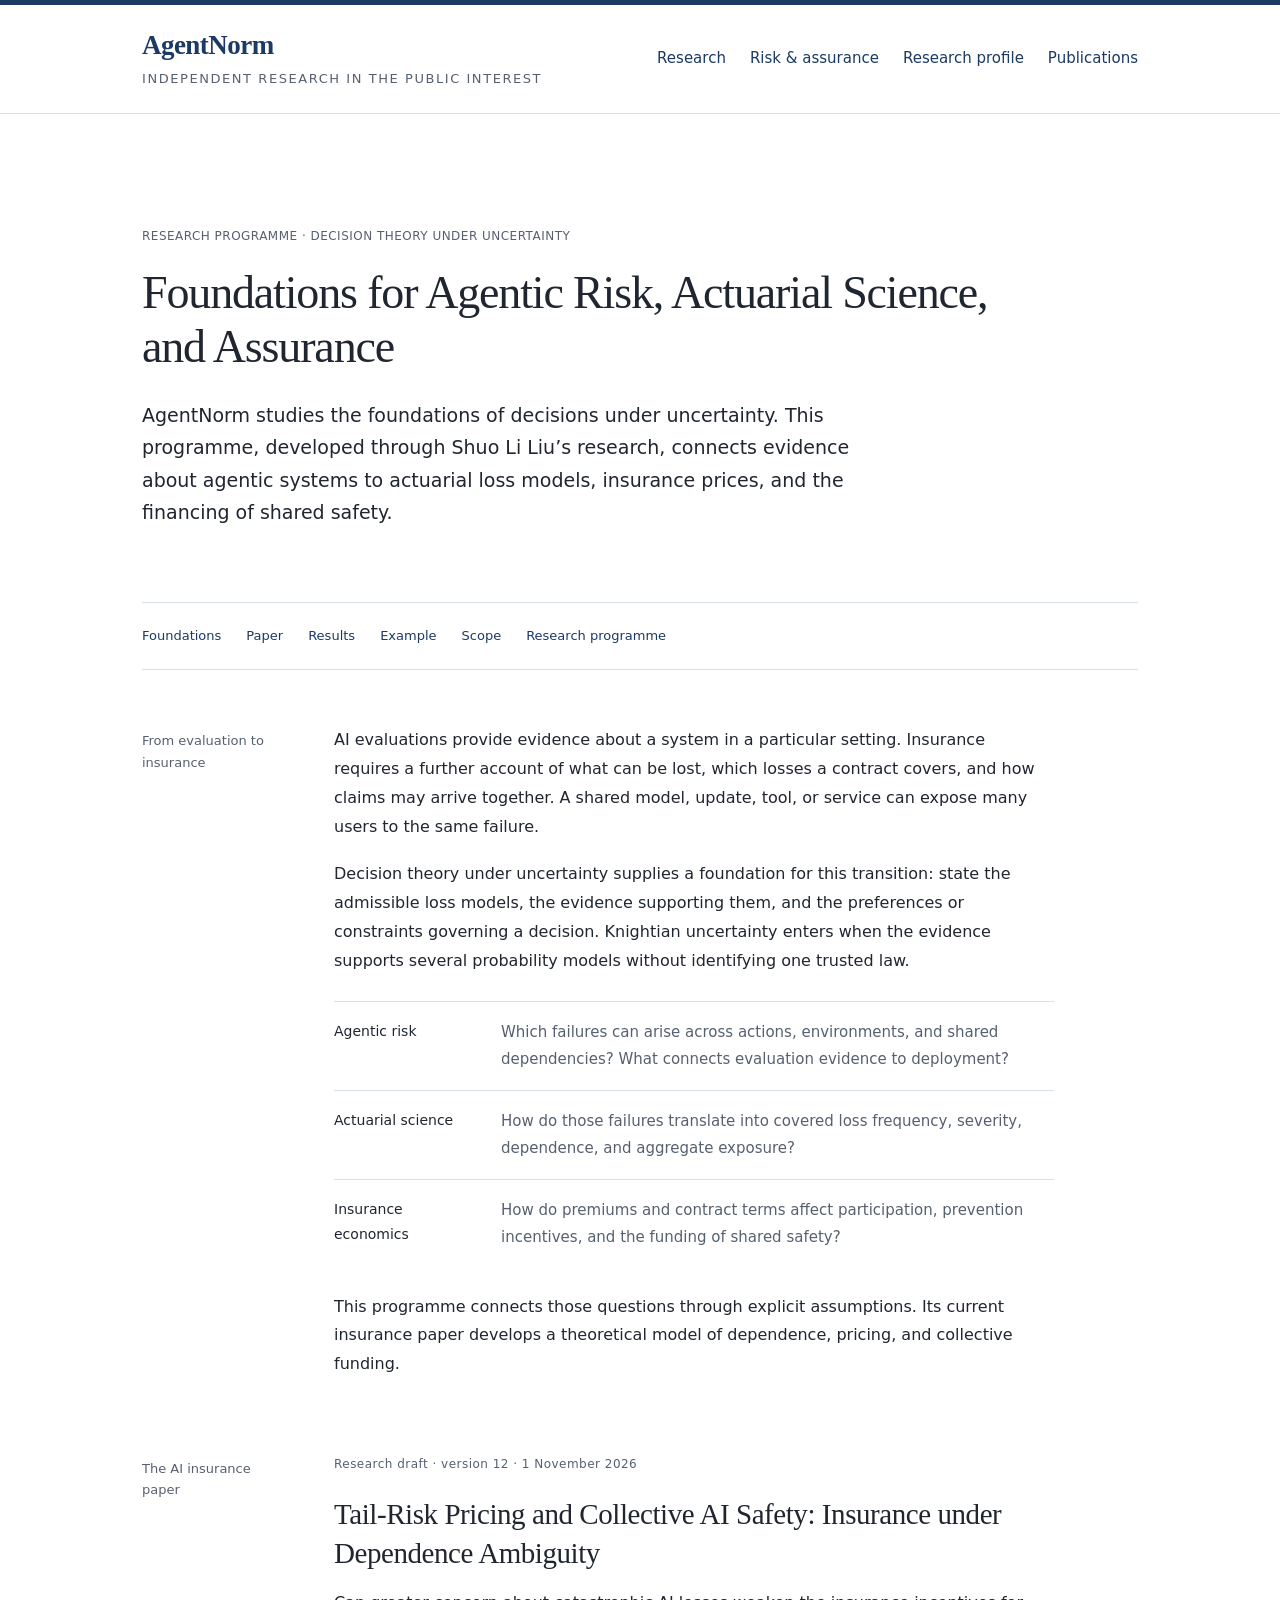
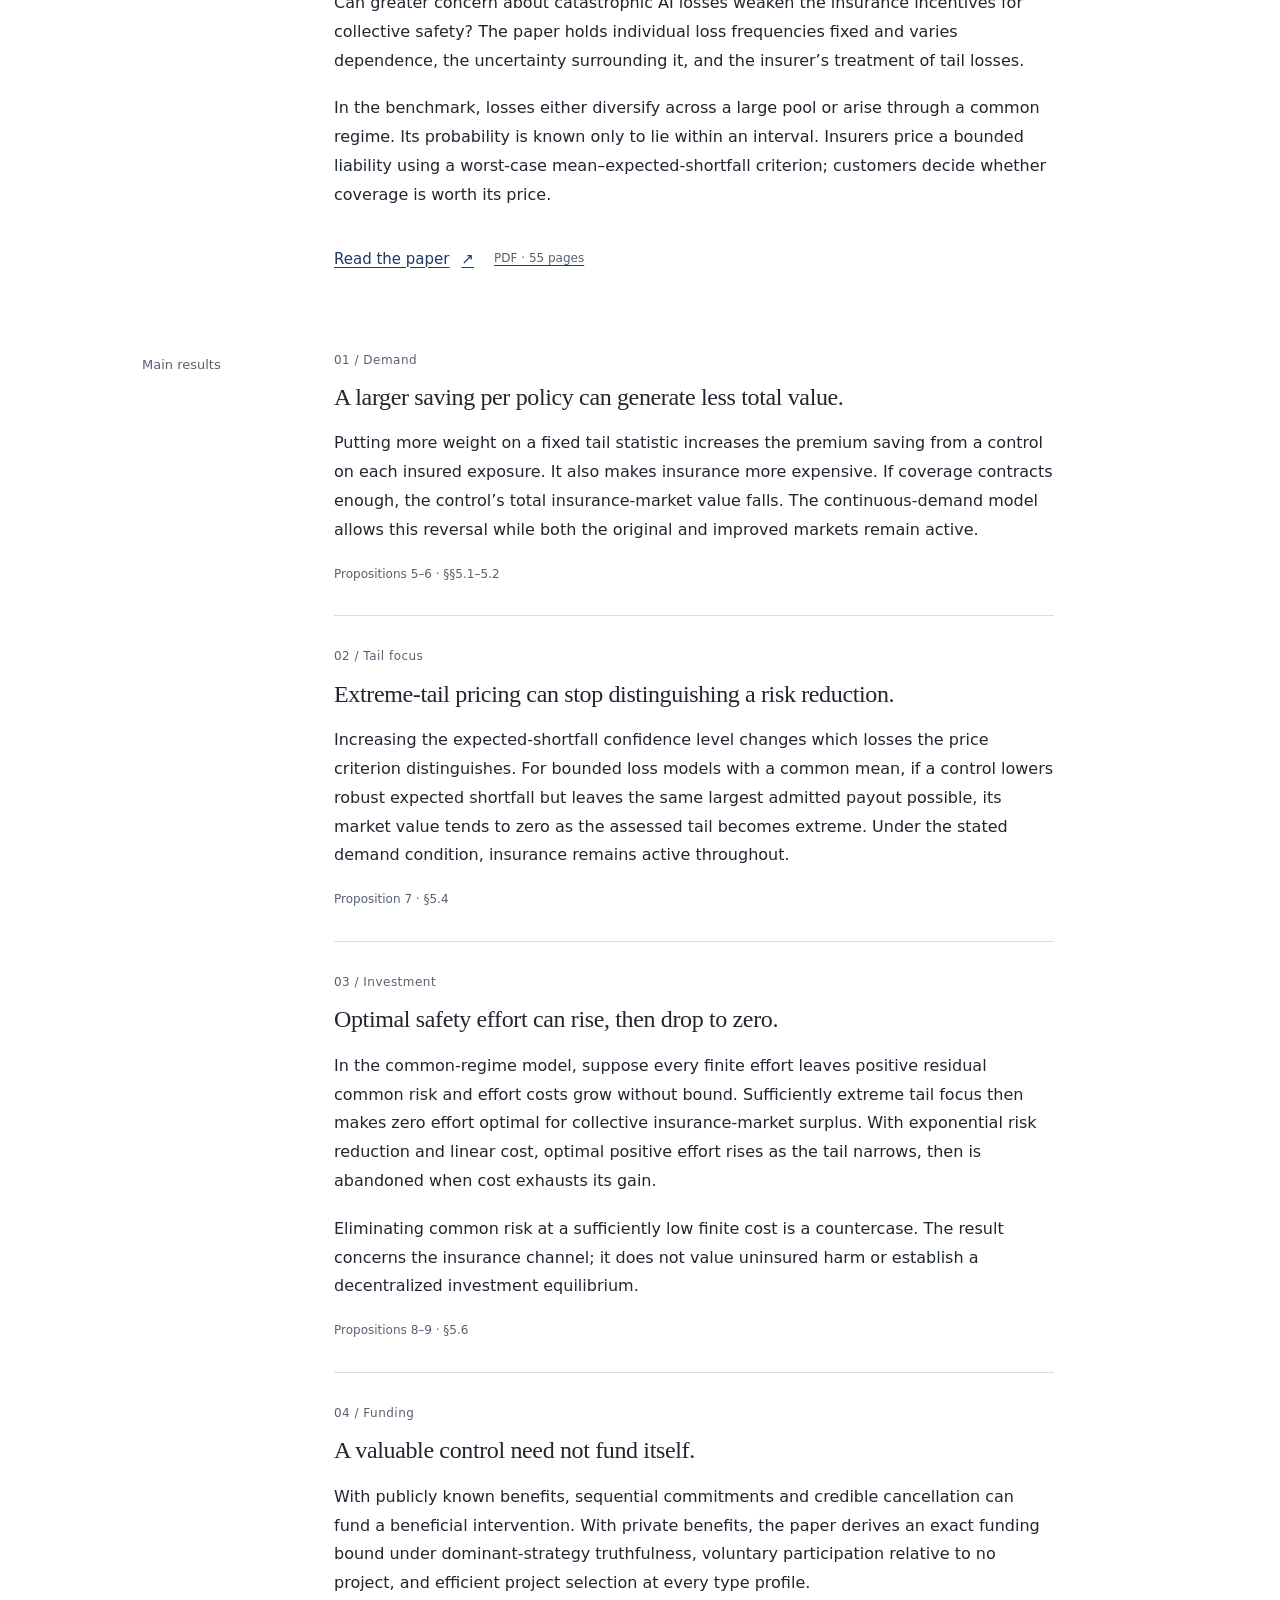
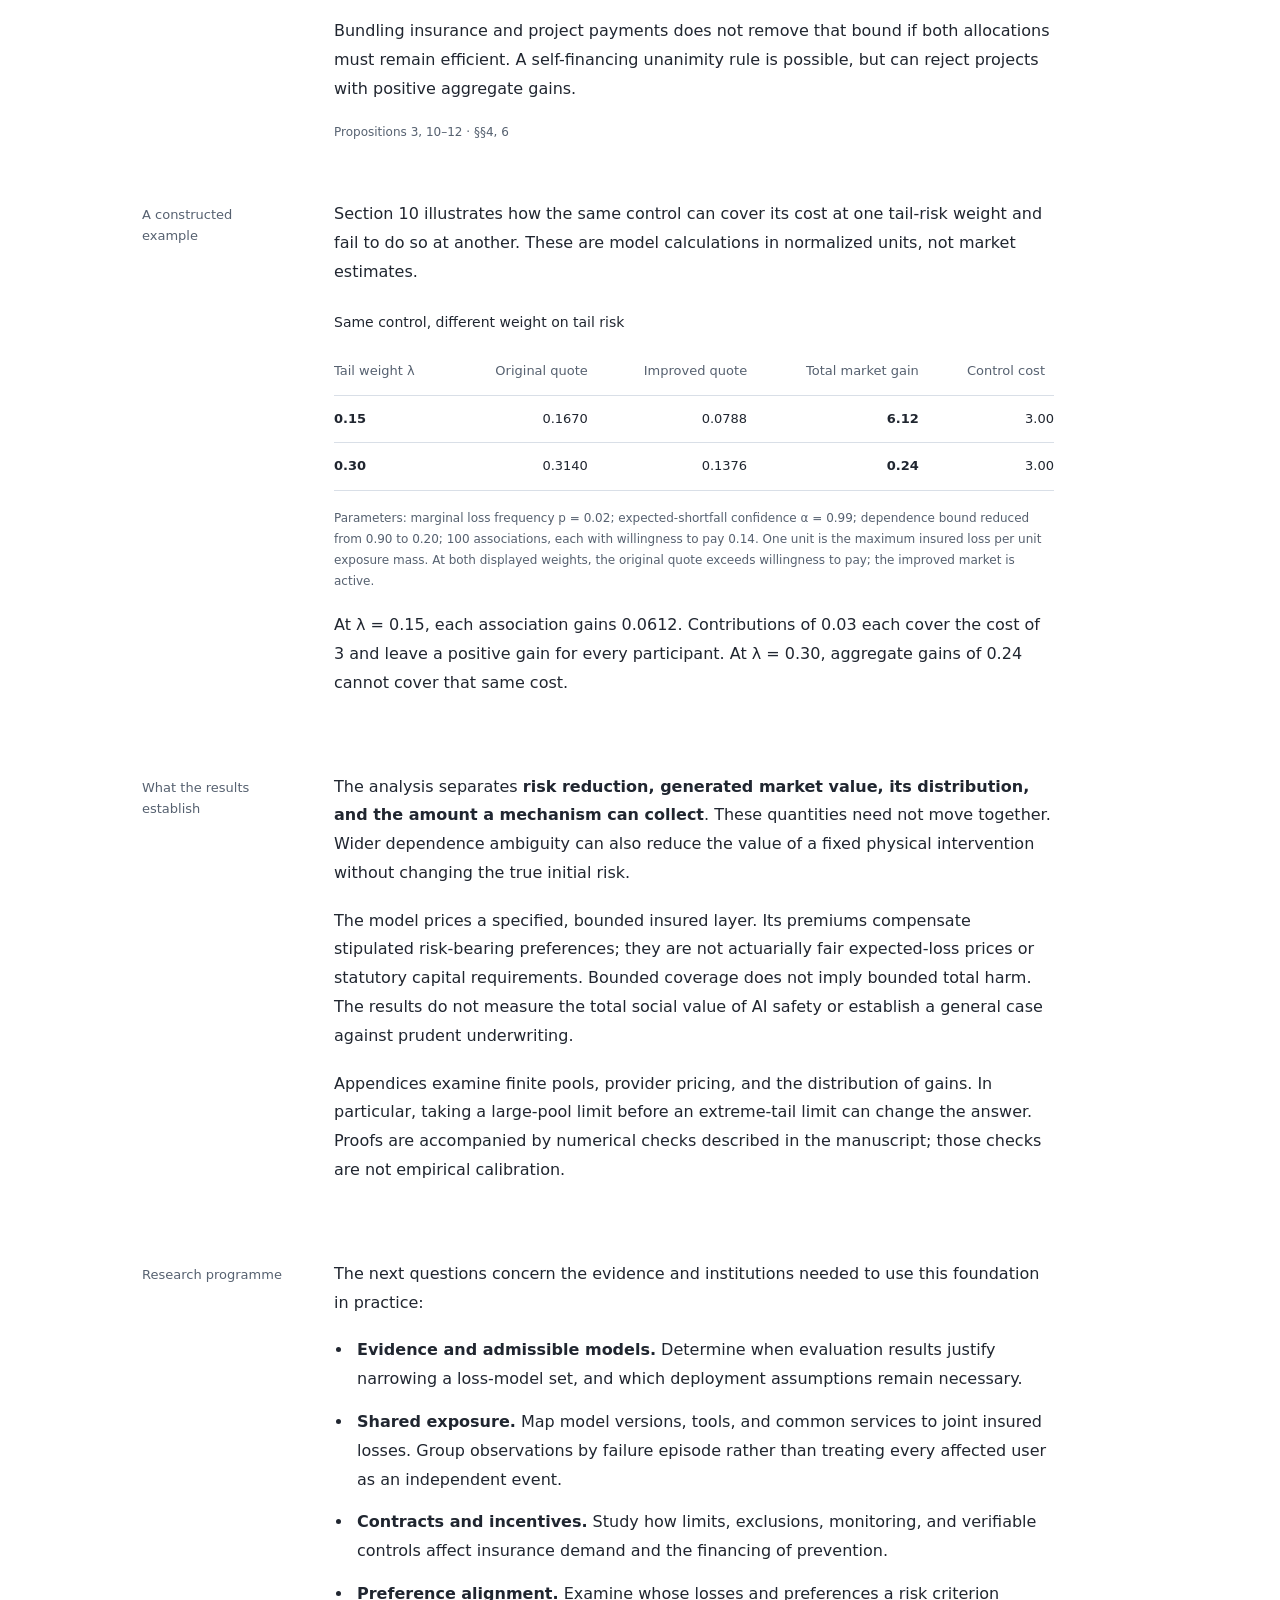
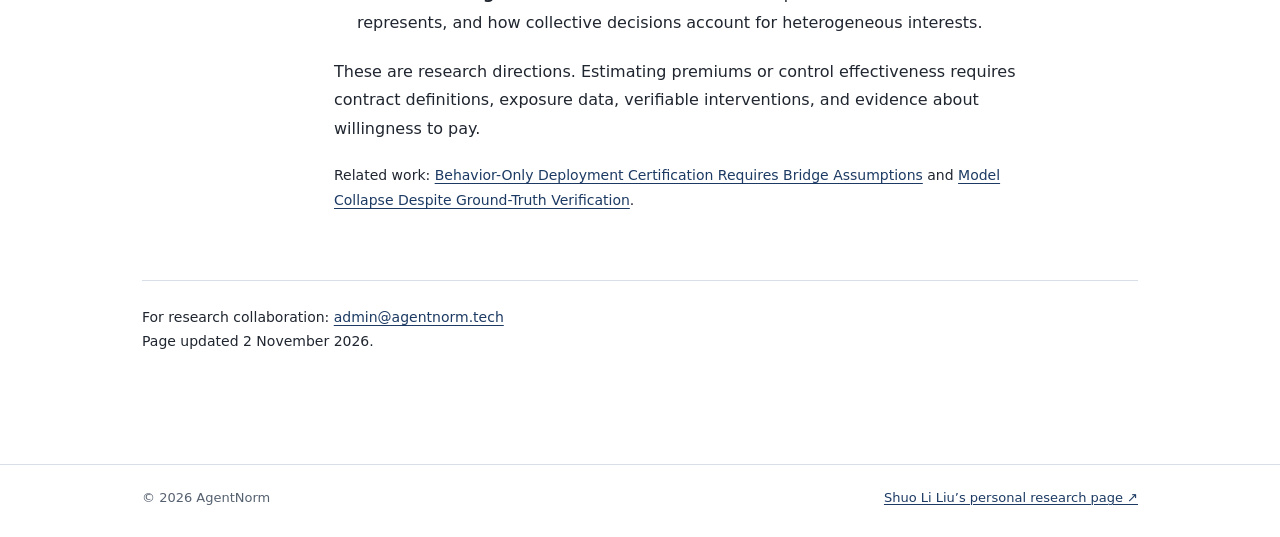
==== commit f7e311de: "Use assurance in the research page title" ====
--- a/agentic-risk-insurance.html
+++ b/agentic-risk-insurance.html
@@ -1,7 +1,7 @@
 <!doctype html>
 <html lang="en"><head><meta charset="utf-8"><meta name="viewport" content="width=device-width, initial-scale=1">
-<title>Foundations for Agentic Risk, Actuarial Science, and Insurance | AgentNorm</title><meta name="description" content="Decision theory under uncertainty connects AI evaluation, actuarial loss modeling, insurance pricing, and collective safety finance. Research and results from the v12 AI insurance draft.">
-<link rel="canonical" href="https://agentnorm.tech/agentic-risk-insurance.html"><meta property="og:type" content="article"><meta property="og:title" content="Foundations for Agentic Risk, Actuarial Science, and Insurance"><meta property="og:description" content="Decision theory under uncertainty connects AI evaluation, actuarial loss modeling, insurance pricing, and collective safety finance. Research and results from the v12 AI insurance draft."><meta property="og:url" content="https://agentnorm.tech/agentic-risk-insurance.html">
+<title>Foundations for Agentic Risk, Actuarial Science, and Assurance | AgentNorm</title><meta name="description" content="Decision theory under uncertainty connects AI evaluation, actuarial loss modeling, insurance pricing, and collective safety finance. Research and results from the v12 AI insurance draft.">
+<link rel="canonical" href="https://agentnorm.tech/agentic-risk-insurance.html"><meta property="og:type" content="article"><meta property="og:title" content="Foundations for Agentic Risk, Actuarial Science, and Assurance"><meta property="og:description" content="Decision theory under uncertainty connects AI evaluation, actuarial loss modeling, insurance pricing, and collective safety finance. Research and results from the v12 AI insurance draft."><meta property="og:url" content="https://agentnorm.tech/agentic-risk-insurance.html">
 <style>
 :root{color-scheme:light;--ink:#202630;--blue:#1c3a63;--muted:#566170;--line:#d9dfe7;--paper:#fff}
 *{box-sizing:border-box}html{scroll-behavior:smooth;scroll-padding-top:2rem}body{margin:0;background:var(--paper);color:var(--ink);font:17px/1.7 system-ui,-apple-system,BlinkMacSystemFont,"Segoe UI",sans-serif}
@@ -16,9 +16,9 @@
 .research-label{font-size:13px;text-transform:uppercase;letter-spacing:.1em;color:var(--blue);margin-bottom:15px}.mathematical-work{display:grid;grid-template-columns:repeat(2,minmax(0,1fr));gap:30px 40px}.mathematical-work article{border-left:2px solid var(--line);padding-left:23px}.mathematical-work h3{font-size:23px;line-height:1.35;margin:0 0 10px}.mathematical-work p{font-size:16px;color:var(--muted)}.mathematical-work .math-method{font-size:12px;text-transform:uppercase;letter-spacing:.08em;color:var(--blue);margin-bottom:9px}.mathematical-work .math-venue{font-size:13px}.mathematical-work a{font-size:14px}
 @media(max-width:700px){.mathematical-work{grid-template-columns:1fr;gap:25px}.mathematical-work article{padding-left:16px}.wrap{padding-left:23px;padding-right:23px}.masthead{align-items:flex-start;flex-direction:column;gap:20px}nav{gap:18px}main.wrap{padding-top:36px}.intro{font-size:17px}.research-grid,.people-grid,.contact{grid-template-columns:1fr}.research-grid{gap:18px}.section{margin-top:42px}.section-title{display:block}.section-note{margin-top:8px}.papers>li{grid-template-columns:42px minmax(0,1fr);gap:10px}.papers h4{font-size:21px}.paper-year{font-size:13px;overflow-wrap:anywhere}.group-heading{align-items:flex-start}.group-heading h3{max-width:75%}.works-nav{display:grid;grid-template-columns:1fr;gap:10px}.footer-inner{flex-direction:column;gap:5px}}
 @media(prefers-reduced-motion:reduce){html{scroll-behavior:auto}}@media print{header{border-top:0}nav,.small-links{display:none}.wrap{max-width:none;padding:0}body{font-size:11pt}.section{margin-top:24px;break-inside:avoid}.papers>li,.person{break-inside:avoid}a{color:inherit}footer{margin-top:20px}}
-</style><link rel="stylesheet" href="agentic-risk.css?v=20261102"><script type="application/ld+json">{"@context": "https://schema.org", "@type": "WebPage", "name": "Foundations for Agentic Risk, Actuarial Science, and Insurance", "url": "https://agentnorm.tech/agentic-risk-insurance.html", "description": "Decision theory under uncertainty connects AI evaluation, actuarial loss modeling, insurance pricing, and collective safety finance. Research and results from the v12 AI insurance draft.", "dateModified": "2026-11-02", "citation": {"@type": "CreativeWork", "name": "Tail-Risk Pricing and Collective AI Safety: Insurance under Dependence Ambiguity", "url": "https://agentnorm.tech/tail-risk-pricing-ai-insurance-v12.pdf", "version": "12", "dateCreated": "2026-11-01", "genre": "Research draft"}}</script></head>
+</style><link rel="stylesheet" href="agentic-risk.css?v=20261102"><script type="application/ld+json">{"@context": "https://schema.org", "@type": "WebPage", "name": "Foundations for Agentic Risk, Actuarial Science, and Assurance", "url": "https://agentnorm.tech/agentic-risk-insurance.html", "description": "Decision theory under uncertainty connects AI evaluation, actuarial loss modeling, insurance pricing, and collective safety finance. Research and results from the v12 AI insurance draft.", "dateModified": "2026-11-02", "citation": {"@type": "CreativeWork", "name": "Tail-Risk Pricing and Collective AI Safety: Insurance under Dependence Ambiguity", "url": "https://agentnorm.tech/tail-risk-pricing-ai-insurance-v12.pdf", "version": "12", "dateCreated": "2026-11-01", "genre": "Research draft"}}</script></head>
 <body class="risk-page risk-agentnorm"><a class="skip" href="#main">Skip to content</a><header><div class="wrap masthead risk-header"><a class="wordmark" href="index.html">AgentNorm<small>Independent research in the public interest</small></a><nav aria-label="Main navigation"><a href="index.html#research">Research</a><a href="agentic-risk-insurance.html" aria-current="page">Risk &amp; assurance</a><a href="shuo-li-liu.html">Research profile</a><a href="index.html#works">Publications</a></nav></div></header>
-<main id="main" class="wrap risk-main"><div class="risk-hero"><p class="risk-kicker">RESEARCH PROGRAMME · DECISION THEORY UNDER UNCERTAINTY</p><h1>Foundations for Agentic Risk, Actuarial Science, and Insurance</h1><p class="risk-deck">AgentNorm studies the foundations of decisions under uncertainty. This programme, developed through Shuo Li Liu’s research, connects evidence about agentic systems to actuarial loss models, insurance prices, and the financing of shared safety.</p></div>
+<main id="main" class="wrap risk-main"><div class="risk-hero"><p class="risk-kicker">RESEARCH PROGRAMME · DECISION THEORY UNDER UNCERTAINTY</p><h1>Foundations for Agentic Risk, Actuarial Science, and Assurance</h1><p class="risk-deck">AgentNorm studies the foundations of decisions under uncertainty. This programme, developed through Shuo Li Liu’s research, connects evidence about agentic systems to actuarial loss models, insurance prices, and the financing of shared safety.</p></div>
 <nav class="risk-toc" aria-label="On this page"><a href="#foundations">Foundations</a><a href="#paper">Paper</a><a href="#results">Results</a><a href="#illustration">Example</a><a href="#scope">Scope</a><a href="#agenda">Research programme</a></nav>
 
 <section class="risk-section" id="foundations" aria-labelledby="foundations-title">
